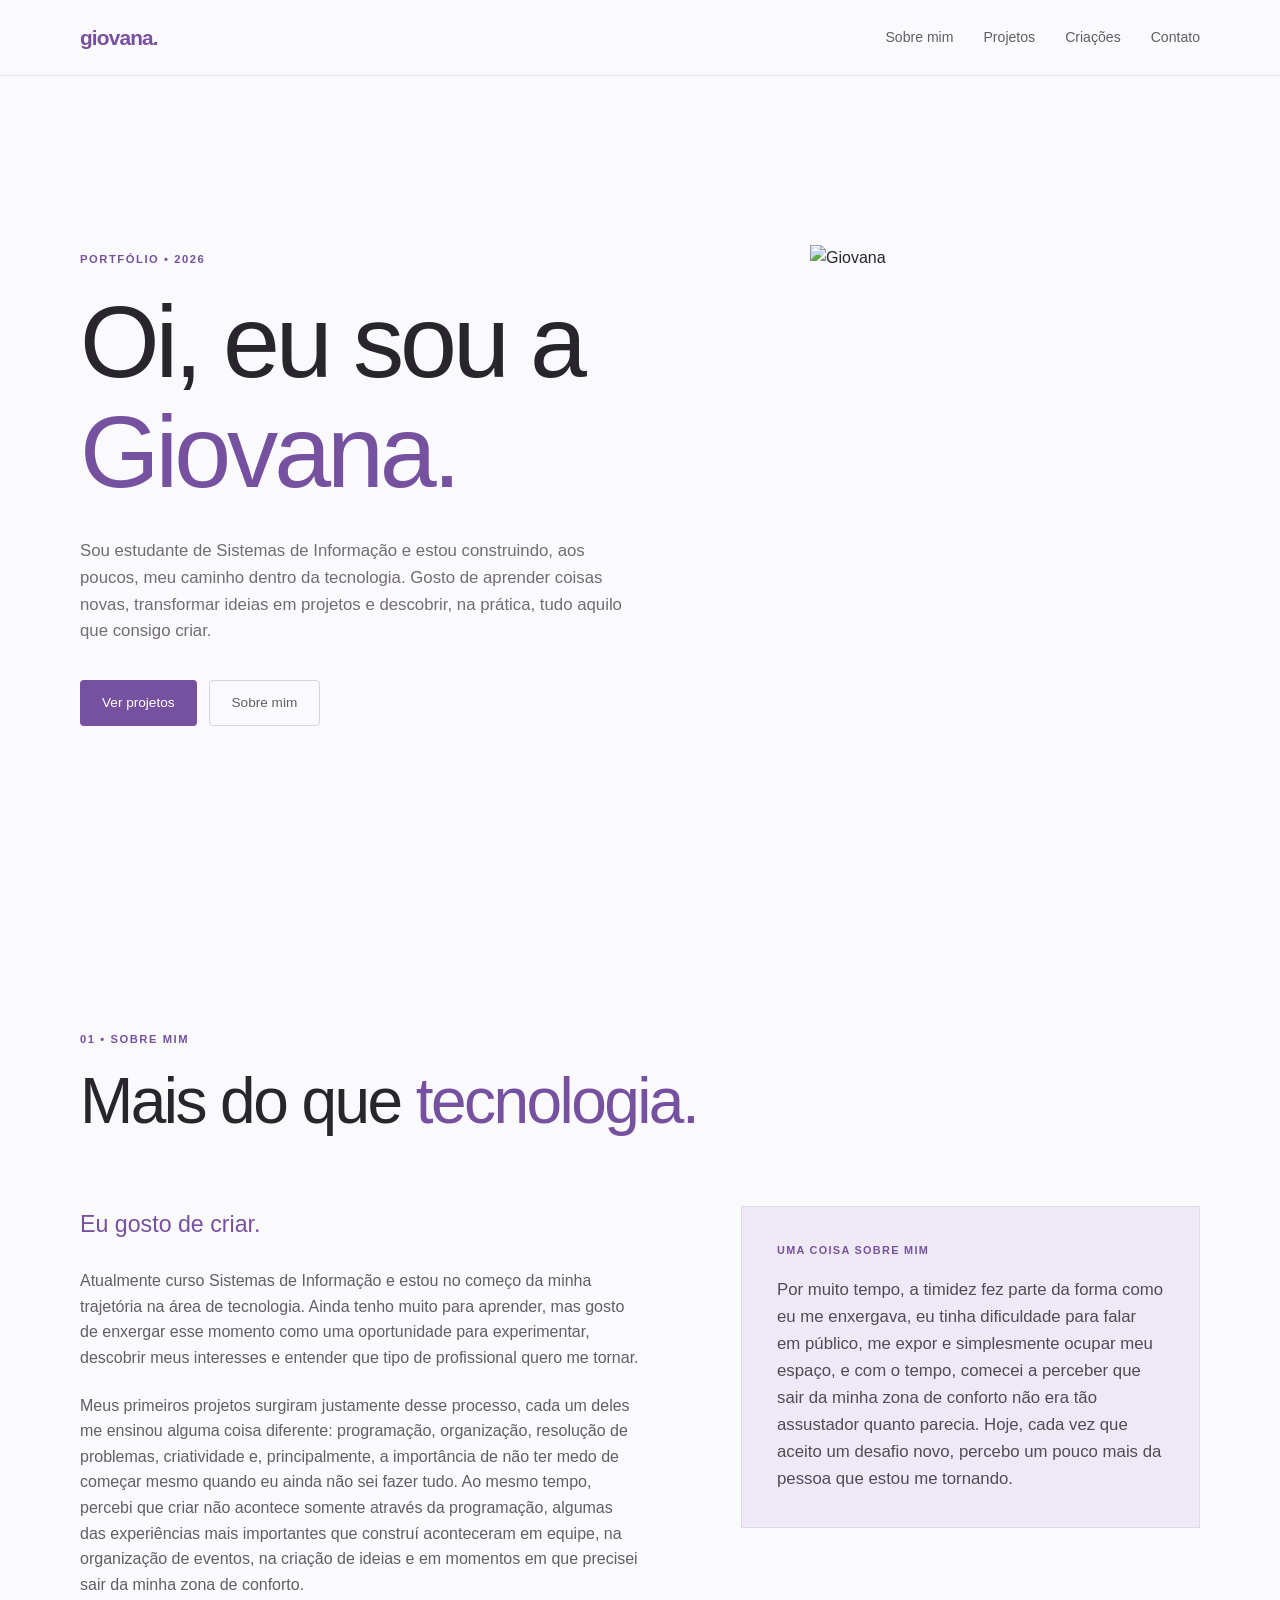
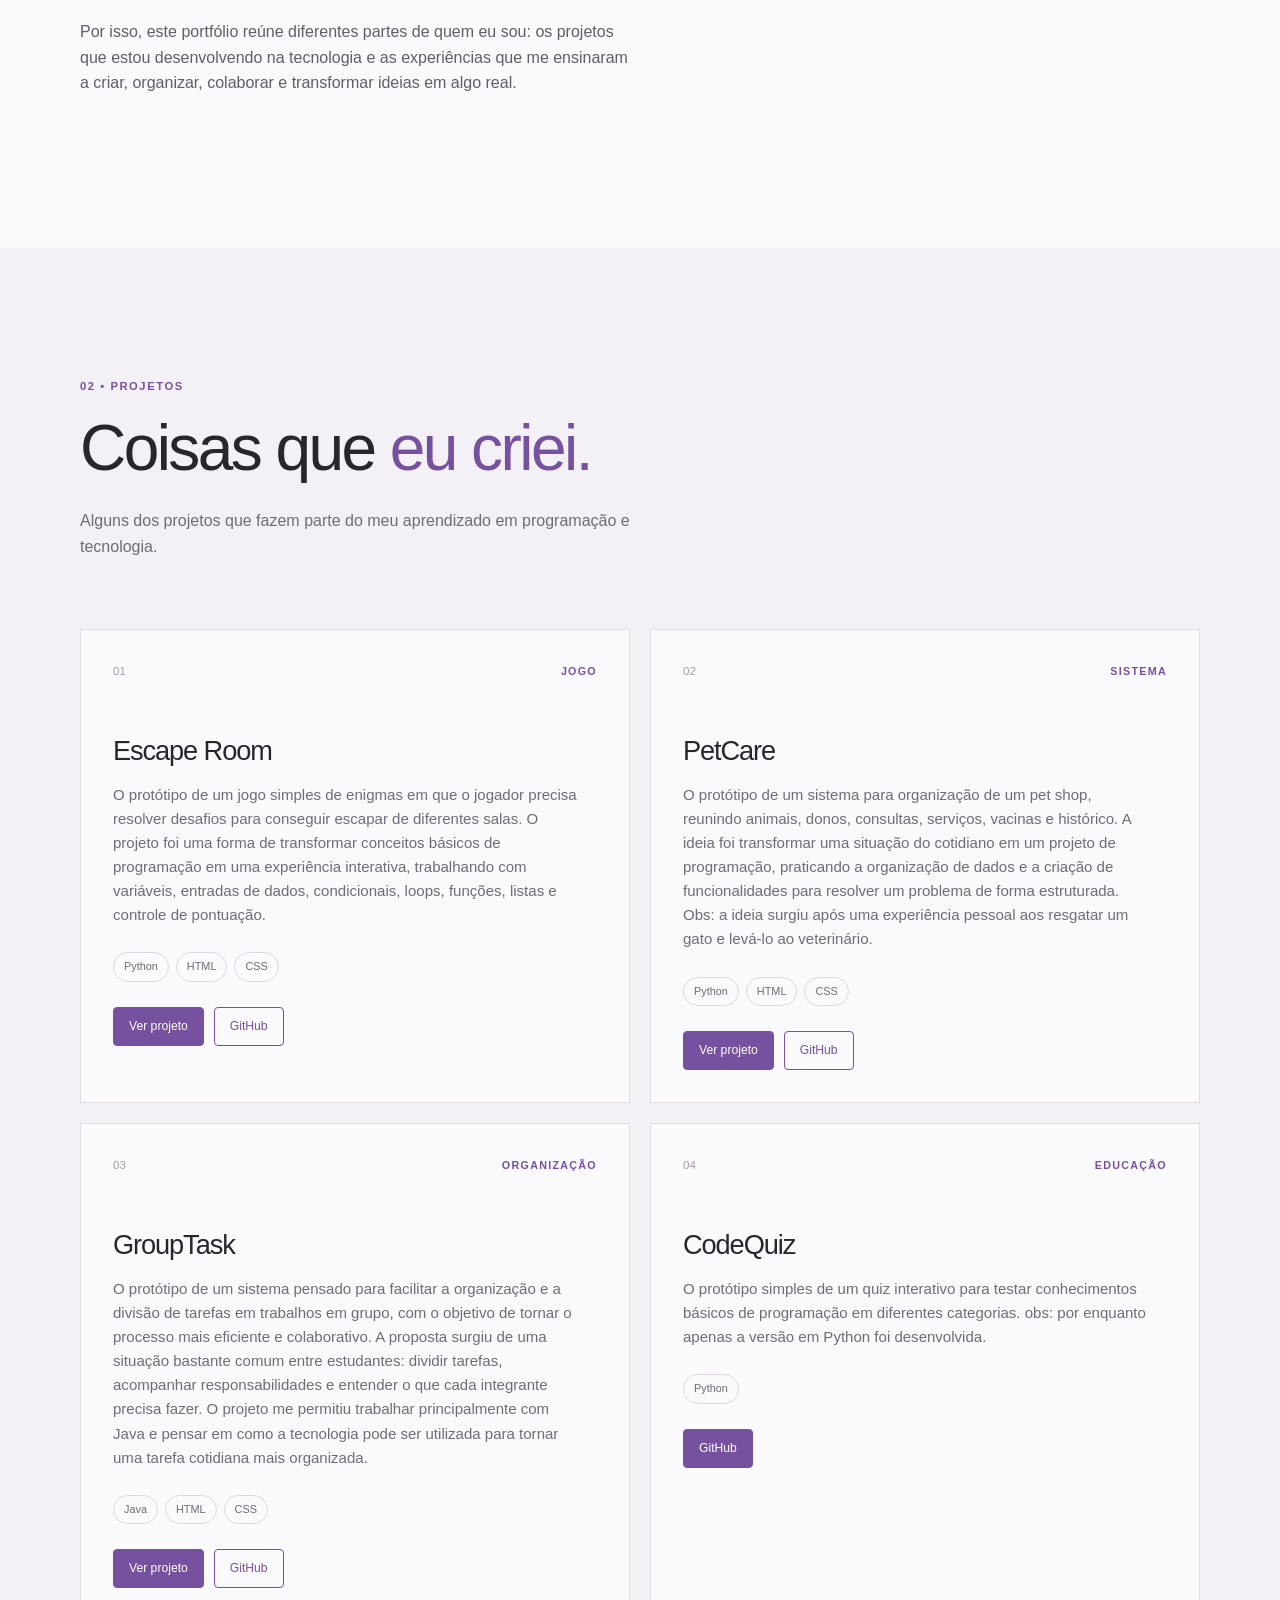
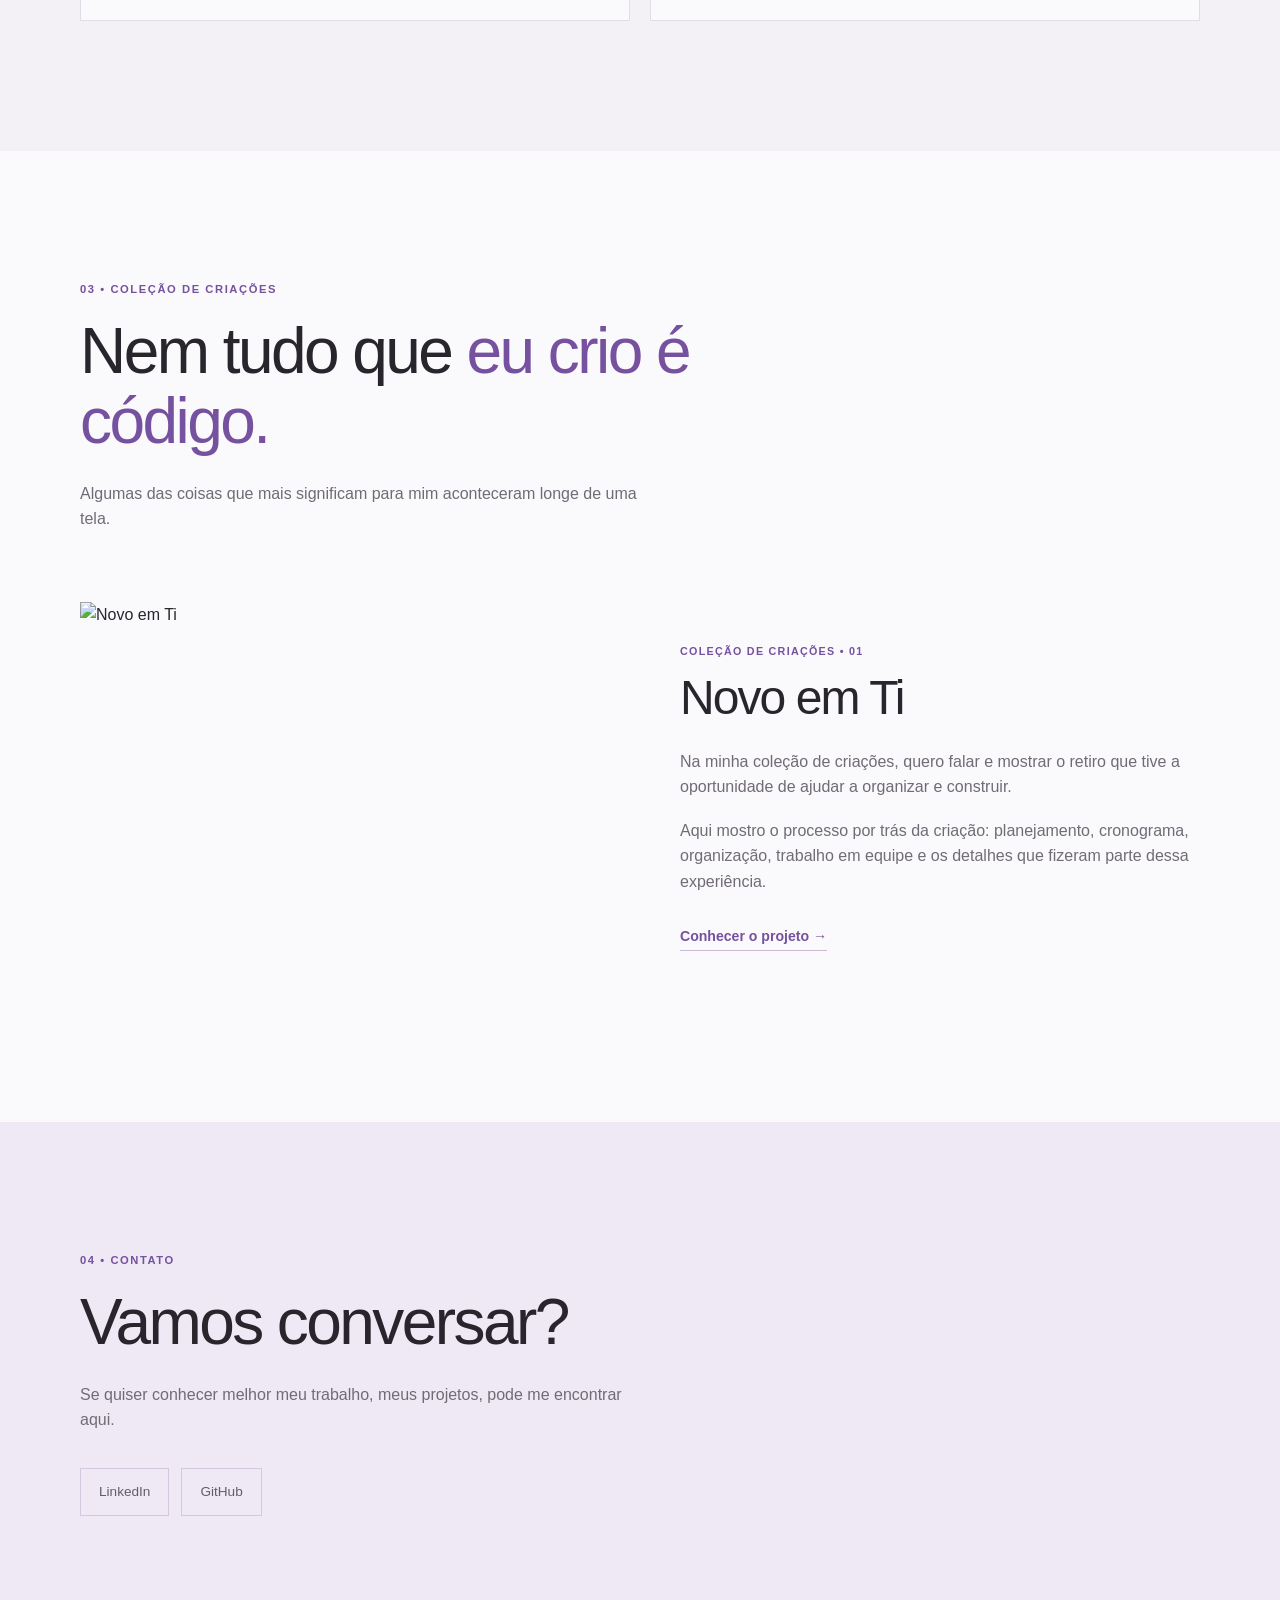
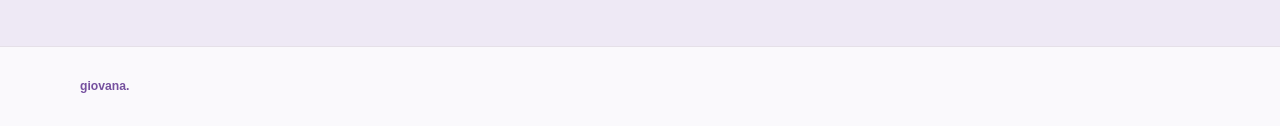
==== index.html @ 3a1989a1 "Add files via upload" ====
<!DOCTYPE html>
<html lang="pt-BR">

<head>
    <meta charset="UTF-8">
    <meta name="viewport" content="width=device-width, initial-scale=1.0">

    <title>Giovana | Portfólio</title>

    <link rel="stylesheet" href="style.css">
</head>

<body>
    <header class="header">

        <div class="container nav">

            <a href="index.html" class="logo">
                giovana.
            </a>

            <nav class="menu">

                <a href="#sobre">
                    Sobre mim
                </a>

                <a href="#projetos">
                    Projetos
                </a>

                <a href="#criacoes">
                    Criações
                </a>

                <a href="#contato">
                    Contato
                </a>

            </nav>

        </div>

    </header>


    <main>

        <section class="hero">

            <div class="container hero-content">

                <div class="hero-text">

                    <p class="eyebrow">
                        PORTFÓLIO • 2026
                    </p>

                    <h1>
                        Oi, eu sou a
                        <span>Giovana.</span>
                    </h1>

                    <p class="hero-description">
                        Sou estudante de Sistemas de Informação e estou construindo, aos poucos, meu caminho dentro da tecnologia. Gosto de aprender coisas novas, transformar ideias em projetos e descobrir, na prática, tudo aquilo que consigo criar.
                    </p>

                    <div class="hero-buttons">

                        <a
                            href="#projetos"
                            class="button button-primary"
                        >
                            Ver projetos
                        </a>

                        <a
                            href="#sobre"
                            class="button button-secondary"
                        >
                            Sobre mim
                        </a>

                    </div>

                </div>


                <div class="hero-photo">
                    <img
                        src="imagens/foto_eu.jpeg"
                        alt="Giovana" >
                </div>

            </div>

        </section>

        <section
            id="sobre"
            class="section about-section"
        >

            <div class="container">

                <div class="section-heading">

                    <p class="eyebrow">
                        01 • SOBRE MIM
                    </p>

                    <h2>
                        Mais do que
                        <span>tecnologia.</span>
                    </h2>

                </div>


                <div class="about-grid">

                    <div class="about-text">

                        <p class="about-highlight">
                            Eu gosto de criar.
                        </p>

                        <p>
                            Atualmente curso Sistemas de Informação e estou no começo da minha trajetória na área de tecnologia. Ainda tenho muito para aprender, mas gosto de enxergar esse momento como uma oportunidade para experimentar, descobrir meus interesses e entender que tipo de profissional quero me tornar.
                        </p>

                        <p>
                           Meus primeiros projetos surgiram justamente desse processo, cada um deles me ensinou alguma coisa diferente: programação, organização, resolução de problemas, criatividade e, principalmente, a importância de não ter medo de começar mesmo quando eu ainda não sei fazer tudo.

Ao mesmo tempo, percebi que criar não acontece somente através da programação, algumas das experiências mais importantes que construí aconteceram em equipe, na organização de eventos, na criação de ideias e em momentos em que precisei sair da minha zona de conforto.
                        </p>

                        <p>
                            Por isso, este portfólio reúne diferentes partes de quem eu sou: os projetos que estou desenvolvendo na tecnologia e as experiências que me ensinaram a criar, organizar, colaborar e transformar ideias em algo real.
                        </p>

                    </div>


                    <div class="about-card">

                        <p class="small-title">
                            UMA COISA SOBRE MIM
                        </p>

                        <p>
                            Por muito tempo, a timidez fez parte da forma como eu me enxergava, eu tinha dificuldade para falar em público, me expor e simplesmente ocupar meu espaço, e com o tempo, comecei a perceber que sair da minha zona de conforto não era tão assustador quanto parecia. Hoje, cada vez que aceito um desafio novo, percebo um pouco mais da pessoa que estou me tornando.
                        </p>

                    </div>

                </div>

            </div>

        </section>


        <section
            id="projetos"
            class="section projects-section"
        >

            <div class="container">

                <div class="section-heading">

                    <p class="eyebrow">
                        02 • PROJETOS
                    </p>

                    <h2>
                        Coisas que
                        <span>eu criei.</span>
                    </h2>

                    <p class="section-description">
                        Alguns dos projetos que fazem parte do meu
                        aprendizado em programação e tecnologia.
                    </p>

                </div>


                <div class="projects-grid">


                    <article class="project-card">

                        <div class="project-top">

                            <span class="project-number">
                                01
                            </span>

                            <span class="project-type">
                                JOGO
                            </span>

                        </div>


                        <div class="project-content">

                            <h3>
                                Escape Room
                            </h3>

                            <p>
                                O protótipo de um jogo simples de enigmas em que o jogador precisa
                                resolver desafios para conseguir escapar
                                de diferentes salas.
                                O projeto foi uma forma de transformar conceitos básicos de programação em uma experiência interativa, trabalhando com variáveis, entradas de dados, condicionais, loops, funções, listas e controle de pontuação.
                            </p>

                            <div class="tags">

                                <span>Python</span>
                                <span>HTML</span>
                                <span>CSS</span>

                            </div>


                            <div class="project-links">

                                <a
                                    href="https://giovanaresnauer.github.io/EscapeRoom/"
                                    target="_blank"
                                    rel="noopener noreferrer"
                                    class="project-button"
                                >
                                    Ver projeto
                                </a>

                                <a
                                    href="https://github.com/GiovanaResnauer/EscapeRoom/blob/main/jogo.py"
                                    target="_blank"
                                    rel="noopener noreferrer"
                                    class="project-button project-button-outline"
                                >
                                    GitHub
                                </a>

                            </div>

                        </div>

                    </article>



                    <article class="project-card">

                        <div class="project-top">

                            <span class="project-number">
                                02
                            </span>

                            <span class="project-type">
                                SISTEMA
                            </span>

                        </div>


                        <div class="project-content">

                            <h3>
                                PetCare
                            </h3>

                            <p>
                                O protótipo de um sistema para organização de um pet shop,
                                reunindo animais, donos, consultas,
                                serviços, vacinas e histórico.
                                A ideia foi transformar uma situação do cotidiano em um projeto de programação, praticando a organização de dados e a criação de funcionalidades para resolver um problema de forma estruturada.
                                Obs: a ideia surgiu após uma experiência pessoal aos resgatar um gato e levá-lo ao veterinário.
                            </p>

                            <div class="tags">

                                <span>Python</span>
                                <span>HTML</span>
                                <span>CSS</span>

                            </div>


                            <div class="project-links">

                                <a
                                    href="https://giovanaresnauer.github.io/PetCare/"
                                    target="_blank"
                                    rel="noopener noreferrer"
                                    class="project-button"
                                >
                                    Ver projeto
                                </a>

                                <a
                                    href="https://github.com/GiovanaResnauer/PetCare/blob/main/pet.py"
                                    target="_blank"
                                    rel="noopener noreferrer"
                                    class="project-button project-button-outline"
                                >
                                    GitHub
                                </a>

                            </div>

                        </div>

                    </article>


                    <article class="project-card">

                        <div class="project-top">

                            <span class="project-number">
                                03
                            </span>

                            <span class="project-type">
                                ORGANIZAÇÃO
                            </span>

                        </div>


                        <div class="project-content">

                            <h3>
                                GroupTask
                            </h3>

                            <p>
                                O protótipo de um sistema pensado para facilitar a organização
                                e a divisão de tarefas em trabalhos em grupo, com o objetivo de tornar o processo mais eficiente e colaborativo.
                                A proposta surgiu de uma situação bastante comum entre estudantes: dividir tarefas, acompanhar responsabilidades e entender o que cada integrante precisa fazer. O projeto me permitiu trabalhar principalmente com Java e pensar em como a tecnologia pode ser utilizada para tornar uma tarefa cotidiana mais organizada.
                            </p>

                            <div class="tags">

                                <span>Java</span>
                                <span>HTML</span>
                                <span>CSS</span>

                            </div>


                            <div class="project-links">

                                <a
                                    href="https://giovanaresnauer.github.io/GroupTask/"
                                    target="_blank"
                                    rel="noopener noreferrer"
                                    class="project-button"
                                >
                                    Ver projeto
                                </a>

                                <a
                                    href="https://github.com/GiovanaResnauer/GroupTask/blob/main/Main.java"
                                    target="_blank"
                                    rel="noopener noreferrer"
                                    class="project-button project-button-outline"
                                >
                                    GitHub
                                </a>

                            </div>

                        </div>

                    </article>


                    <article class="project-card">

                        <div class="project-top">

                            <span class="project-number">
                                04
                            </span>

                            <span class="project-type">
                                EDUCAÇÃO
                            </span>

                        </div>


                        <div class="project-content">

                            <h3>
                                CodeQuiz
                            </h3>

                            <p>
                                O protótipo simples de um quiz interativo para testar conhecimentos
                                básicos de programação em diferentes
                                categorias.
                                obs: por enquanto apenas a versão em Python foi desenvolvida.
                            </p>

                            <div class="tags">

                                <span>Python</span>

                            </div>


                            <div class="project-links">

                                <a
                                    href="https://github.com/GiovanaResnauer/CodeQuiz/blob/main/index.py"
                                    target="_blank"
                                    rel="noopener noreferrer"
                                    class="project-button"
                                >
                                    GitHub
                                </a>

                            </div>

                        </div>

                    </article>


                </div>

            </div>

        </section>


        <section
            id="criacoes"
            class="section creations-section"
        >

            <div class="container">

                <div class="section-heading">

                    <p class="eyebrow">
                        03 • COLEÇÃO DE CRIAÇÕES
                    </p>

                    <h2>
                        Nem tudo que
                        <span>eu crio é código.</span>
                    </h2>

                    <p class="section-description">
                        Algumas das coisas que mais significam para mim
                        aconteceram longe de uma tela.
                    </p>

                </div>


                <div class="creation">

                    <div class="creation-image">
                        <img
                            src="imagens/foto_retiro.jpeg"
                            alt="Novo em Ti"
                        >
                    </div>


                    <div class="creation-content">

                        <p class="project-type">
                            COLEÇÃO DE CRIAÇÕES • 01
                        </p>

                        <h3>
                            Novo em Ti
                        </h3>

                        <p>
                            Na minha coleção de criações, quero falar e mostrar o retiro que tive a oportunidade de ajudar
                            a organizar e construir.
                        </p>

                        <p>
                            Aqui mostro o processo por trás da criação:
                            planejamento, cronograma, organização,
                            trabalho em equipe e os detalhes que fizeram
                            parte dessa experiência.
                        </p>

                        <a
                            href="novo-em-ti.html"
                            class="text-link"
                        >
                            Conhecer o projeto →
                        </a>

                    </div>

                </div>

            </div>

        </section>

        <section
            id="contato"
            class="section contact-section"
        >

            <div class="container">

                <p class="eyebrow">
                    04 • CONTATO
                </p>

                <h2>
                    Vamos conversar?
                </h2>

                <p class="contact-description">
                    Se quiser conhecer melhor meu trabalho,
                    meus projetos, pode me encontrar aqui.
                </p>


                <div class="contact-links">

                    <a
                        href="https://www.linkedin.com/in/giovana-resnauer-02877b403"
                        target="_blank"
                        rel="noopener noreferrer"
                        class="contact-link"
                    >
                        LinkedIn
                    </a>

                    <a
                        href="https://github.com/GiovanaResnauer"
                        target="_blank"
                        rel="noopener noreferrer"
                        class="contact-link"
                    >
                        GitHub
                    </a>

                </div>

            </div>

        </section>

    </main>

    <footer class="footer">

        <div class="container footer-content">

            <span>
                giovana.
            </span>

        </div>

    </footer>


</body>

</html>
---- style.css ----
* {
    margin: 0;
    padding: 0;
    box-sizing: border-box;
}


html {
    scroll-behavior: smooth;
}


body {
    background: #faf9fc;
    color: #29252d;

    font-family:
        Arial,
        Helvetica,
        sans-serif;

    line-height: 1.6;
}


a {
    color: inherit;
    text-decoration: none;
}


img {
    display: block;
    width: 100%;
}


.container {
    width: min(1120px, 90%);
    margin: 0 auto;
}



.header {
    position: sticky;
    top: 0;
    z-index: 100;

    background: rgba(250, 249, 252, 0.95);

    border-bottom: 1px solid #e7e2eb;

    backdrop-filter: blur(10px);
}


.nav {
    min-height: 75px;

    display: flex;
    align-items: center;
    justify-content: space-between;
}


.logo {
    color: #76519f;

    font-size: 1.3rem;
    font-weight: 700;

    letter-spacing: -0.04em;
}


.menu {
    display: flex;
    align-items: center;

    gap: 30px;
}


.menu a {
    color: #625d66;

    font-size: 0.88rem;

    transition: color 0.2s ease;
}


.menu a:hover {
    color: #76519f;
}



.eyebrow {
    margin-bottom: 18px;

    color: #76519f;

    font-size: 0.7rem;
    font-weight: 700;

    letter-spacing: 0.14em;
}


h1,
h2,
h3 {
    font-weight: 500;

    line-height: 1.08;

    letter-spacing: -0.04em;
}


h1 {
    font-size: clamp(4rem, 8vw, 7rem);
}


h2 {
    font-size: clamp(2.8rem, 5vw, 4.5rem);
}


h3 {
    font-size: 1.7rem;
}


.hero {
    min-height: calc(100vh - 75px);

    display: flex;
    align-items: center;

    padding: 90px 0;
}


.hero-content {
    display: grid;

    grid-template-columns: 1.1fr 0.9fr;

    gap: 80px;

    align-items: center;
}


.hero h1 span {
    display: block;

    color: #76519f;
}


.hero-description {
    max-width: 560px;

    margin-top: 30px;

    color: #716b75;

    font-size: 1.05rem;
}


.hero-buttons {
    display: flex;

    gap: 12px;

    margin-top: 35px;
}


.button {
    min-height: 46px;

    display: inline-flex;

    align-items: center;
    justify-content: center;

    padding: 0 22px;

    border-radius: 4px;

    font-size: 0.85rem;

    transition: 0.2s ease;
}


.button-primary {
    background: #76519f;

    color: white;
}


.button-primary:hover {
    background: #624184;
}


.button-secondary {
    border: 1px solid #d9d2e0;

    color: #625d66;
}


.button-secondary:hover {
    border-color: #76519f;

    color: #76519f;
}


.hero-photo {
    display: flex;

    justify-content: flex-end;
}


.photo-placeholder {
    width: min(390px, 100%);

    aspect-ratio: 4 / 5;

    display: flex;

    align-items: center;
    justify-content: center;

    background: #eee9f5;

    border: 1px solid #e0d8e7;

    color: #8d8198;

    font-size: 0.85rem;
}


.hero-photo img {
    width: min(390px, 100%);

    aspect-ratio: 4 / 5;

    object-fit: cover;
}


.section {
    padding: 130px 0;
}


.section-heading {
    max-width: 750px;

    margin-bottom: 70px;
}


.section-heading h2 span {
    color: #76519f;
}


.section-description {
    max-width: 580px;

    margin-top: 25px;

    color: #716b75;
}



.about-grid {
    display: grid;

    grid-template-columns: 1.1fr 0.9fr;

    gap: 100px;

    align-items: start;
}


.about-text {
    max-width: 650px;
}


.about-highlight {
    margin-bottom: 25px;

    color: #76519f;

    font-size: 1.45rem;
}


.about-text p:not(.about-highlight) {
    margin-bottom: 22px;

    color: #625d66;

    font-size: 1rem;
}


.about-card {
    padding: 35px;

    background: #eee9f5;

    border: 1px solid #e0d8e7;
}


.small-title {
    margin-bottom: 18px;

    color: #76519f;

    font-size: 0.68rem;
    font-weight: 700;

    letter-spacing: 0.12em;
}


.about-card p:last-child {
    color: #514b55;

    font-size: 1.05rem;
}


.projects-section {
    background: #f3f0f6;
}


.projects-grid {
    display: grid;

    grid-template-columns: repeat(2, 1fr);

    gap: 20px;
}


.project-card {
    min-height: 390px;

    padding: 32px;

    background: #faf9fc;

    border: 1px solid #e1dce5;

    transition:
        transform 0.2s ease,
        border-color 0.2s ease;
}


.project-card:hover {
    transform: translateY(-4px);

    border-color: #cbbbd9;
}


.project-top {
    display: flex;

    align-items: center;
    justify-content: space-between;

    margin-bottom: 55px;
}


.project-number {
    color: #a79baa;

    font-size: 0.72rem;
}


.project-type {
    color: #76519f;

    font-size: 0.67rem;
    font-weight: 700;

    letter-spacing: 0.12em;
}


.project-content h3 {
    margin-bottom: 18px;
}


.project-content p {
    max-width: 470px;

    color: #716b75;

    font-size: 0.94rem;
}


.tags {
    display: flex;

    flex-wrap: wrap;

    gap: 7px;

    margin-top: 25px;
}


.tags span {
    padding: 5px 10px;

    border: 1px solid #ded7e4;

    border-radius: 30px;

    color: #716b75;

    font-size: 0.68rem;
}


.project-links {
    display: flex;

    flex-wrap: wrap;

    gap: 10px;

    margin-top: 25px;
}


.project-button {
    display: inline-flex;

    align-items: center;
    justify-content: center;

    padding: 9px 15px;

    background: #76519f;

    border: 1px solid #76519f;

    border-radius: 4px;

    color: white;

    font-size: 0.76rem;

    transition: 0.2s ease;
}


.project-button:hover {
    background: #624184;

    border-color: #624184;
}


.project-button-outline {
    background: transparent;

    color: #76519f;
}


.project-button-outline:hover {
    background: #76519f;

    color: white;
}


.creation {
    display: grid;

    grid-template-columns: 1fr 1fr;

    gap: 80px;

    align-items: center;
}


.creation-image {
    width: 100%;
}


.image-placeholder {
    aspect-ratio: 4 / 3;

    display: flex;

    align-items: center;
    justify-content: center;

    background: #eee9f5;

    border: 1px solid #e0d8e7;

    color: #8d8198;

    font-size: 0.85rem;
}


.creation-image img {
    aspect-ratio: 4 / 3;

    object-fit: cover;
}


.creation-content h3 {
    margin: 12px 0 25px;

    font-size: 3rem;
}


.creation-content p:not(.project-type) {
    margin-bottom: 18px;

    color: #716b75;
}


.text-link {
    display: inline-block;

    margin-top: 12px;

    padding-bottom: 3px;

    border-bottom: 1px solid #cbbbd9;

    color: #76519f;

    font-size: 0.88rem;
    font-weight: 600;

    transition: 0.2s ease;
}


.text-link:hover {
    border-color: #76519f;
}


.contact-section {
    background: #eee9f5;
}


.contact-section h2 {
    margin-bottom: 25px;
}


.contact-description {
    max-width: 560px;

    margin-bottom: 35px;

    color: #716b75;
}


.contact-links {
    display: flex;

    flex-wrap: wrap;

    gap: 12px;
}


.contact-link {
    padding: 12px 18px;

    border: 1px solid #d4c8df;

    color: #625d66;

    font-size: 0.85rem;

    transition: 0.2s ease;
}


.contact-link:hover {
    background: #76519f;

    border-color: #76519f;

    color: white;
}


.footer {
    padding: 30px 0;

    background: #faf9fc;

    border-top: 1px solid #e5e0e8;
}


.footer-content {
    display: flex;

    align-items: center;
    justify-content: space-between;

    color: #817a86;

    font-size: 0.76rem;
}


.footer-content span:first-child {
    color: #76519f;

    font-weight: 700;
}



.project-hero {
    padding: 100px 0 80px;
}


.back-link {
    display: inline-block;

    margin-bottom: 65px;

    color: #817a86;

    font-size: 0.84rem;

    transition: 0.2s ease;
}


.back-link:hover {
    color: #76519f;
}


.project-hero h1 {
    max-width: 900px;
}


.project-hero-description {
    max-width: 650px;

    margin-top: 30px;

    color: #716b75;

    font-size: 1.08rem;
}


.detail-section {
    padding: 100px 0;
}


.detail-main-image {
    width: 100%;

    max-height: 650px;

    object-fit: cover;
}


.detail-image-placeholder {
    min-height: 500px;

    display: flex;

    align-items: center;
    justify-content: center;

    background: #eee9f5;

    border: 1px solid #e0d8e7;

    color: #8d8198;

    font-size: 0.85rem;
}


.detail-grid {
    display: grid;

    grid-template-columns: 1fr 1fr;

    gap: 100px;

    align-items: start;
}


.detail-grid h2 {
    font-size: clamp(2.6rem, 4vw, 4rem);
}


.detail-text p {
    margin-bottom: 25px;

    color: #716b75;

    font-size: 1rem;
}


.soft-section {
    background: #f3f0f6;
}



.timeline {
    max-width: 850px;
}


.timeline-item {
    display: grid;

    grid-template-columns: 70px 1fr;

    gap: 25px;

    padding: 30px 0;

    border-top: 1px solid #ddd6e2;
}


.timeline-item:last-child {
    border-bottom: 1px solid #ddd6e2;
}


.timeline-number {
    color: #76519f;

    font-size: 0.72rem;
    font-weight: 700;
}


.timeline-item h3 {
    margin-bottom: 10px;

    font-size: 1.35rem;
}


.timeline-item p {
    max-width: 600px;

    color: #716b75;

    font-size: 0.9rem;
}



.gallery {
    display: grid;

    grid-template-columns: repeat(2, 1fr);

    gap: 15px;
}


.gallery-item {
    min-height: 280px;
}


.gallery-large {
    grid-column: span 2;

    min-height: 450px;
}


.gallery-placeholder {
    width: 100%;
    height: 100%;
    min-height: inherit;

    display: flex;

    align-items: center;
    justify-content: center;

    background: #eee9f5;

    border: 1px solid #e0d8e7;

    color: #8d8198;

    font-size: 0.85rem;
}


.learning-grid {
    display: grid;

    grid-template-columns: repeat(4, 1fr);

    gap: 15px;
}


.learning-card {
    min-height: 260px;

    padding: 30px;

    background: #faf9fc;

    border: 1px solid #e1dce5;
}


.learning-card span {
    display: block;

    margin-bottom: 45px;

    color: #76519f;

    font-size: 0.7rem;
    font-weight: 700;
}


.learning-card h3 {
    margin-bottom: 15px;

    font-size: 1.3rem;
}


.learning-card p {
    color: #716b75;

    font-size: 0.86rem;
}



.final-section {
    padding: 130px 0;

    background: #eee9f5;
}


.final-section h2 {
    max-width: 700px;

    margin-bottom: 40px;
}


@media (max-width: 850px) {

    .nav {
        padding: 20px 0;

        align-items: flex-start;
    }


    .menu {
        gap: 15px;

        flex-wrap: wrap;

        justify-content: flex-end;
    }


    .hero-content,
    .about-grid,
    .creation,
    .detail-grid {
        grid-template-columns: 1fr;

        gap: 50px;
    }


    .hero {
        padding: 80px 0;
    }


    .hero-photo {
        justify-content: flex-start;
    }


    .projects-grid {
        grid-template-columns: 1fr;
    }


    .learning-grid {
        grid-template-columns: repeat(2, 1fr);
    }


    .section {
        padding: 90px 0;
    }

}


@media (max-width: 550px) {

    .nav {
        display: block;
    }


    .menu {
        margin-top: 15px;

        justify-content: flex-start;

        gap: 15px;
    }


    h1 {
        font-size: 3.5rem;
    }


    h2 {
        font-size: 2.7rem;
    }


    .hero-buttons {
        flex-direction: column;

        align-items: stretch;
    }


    .button {
        width: 100%;
    }


    .project-card {
        min-height: auto;

        padding: 25px;
    }


    .project-top {
        margin-bottom: 40px;
    }


    .creation-content h3 {
        font-size: 2.5rem;
    }


    .gallery {
        grid-template-columns: 1fr;
    }


    .gallery-large {
        grid-column: span 1;

        min-height: 300px;
    }


    .learning-grid {
        grid-template-columns: 1fr;
    }


    .footer-content {
        display: block;
    }


    .footer-content span + span {
        display: block;

        margin-top: 8px;
    }

}
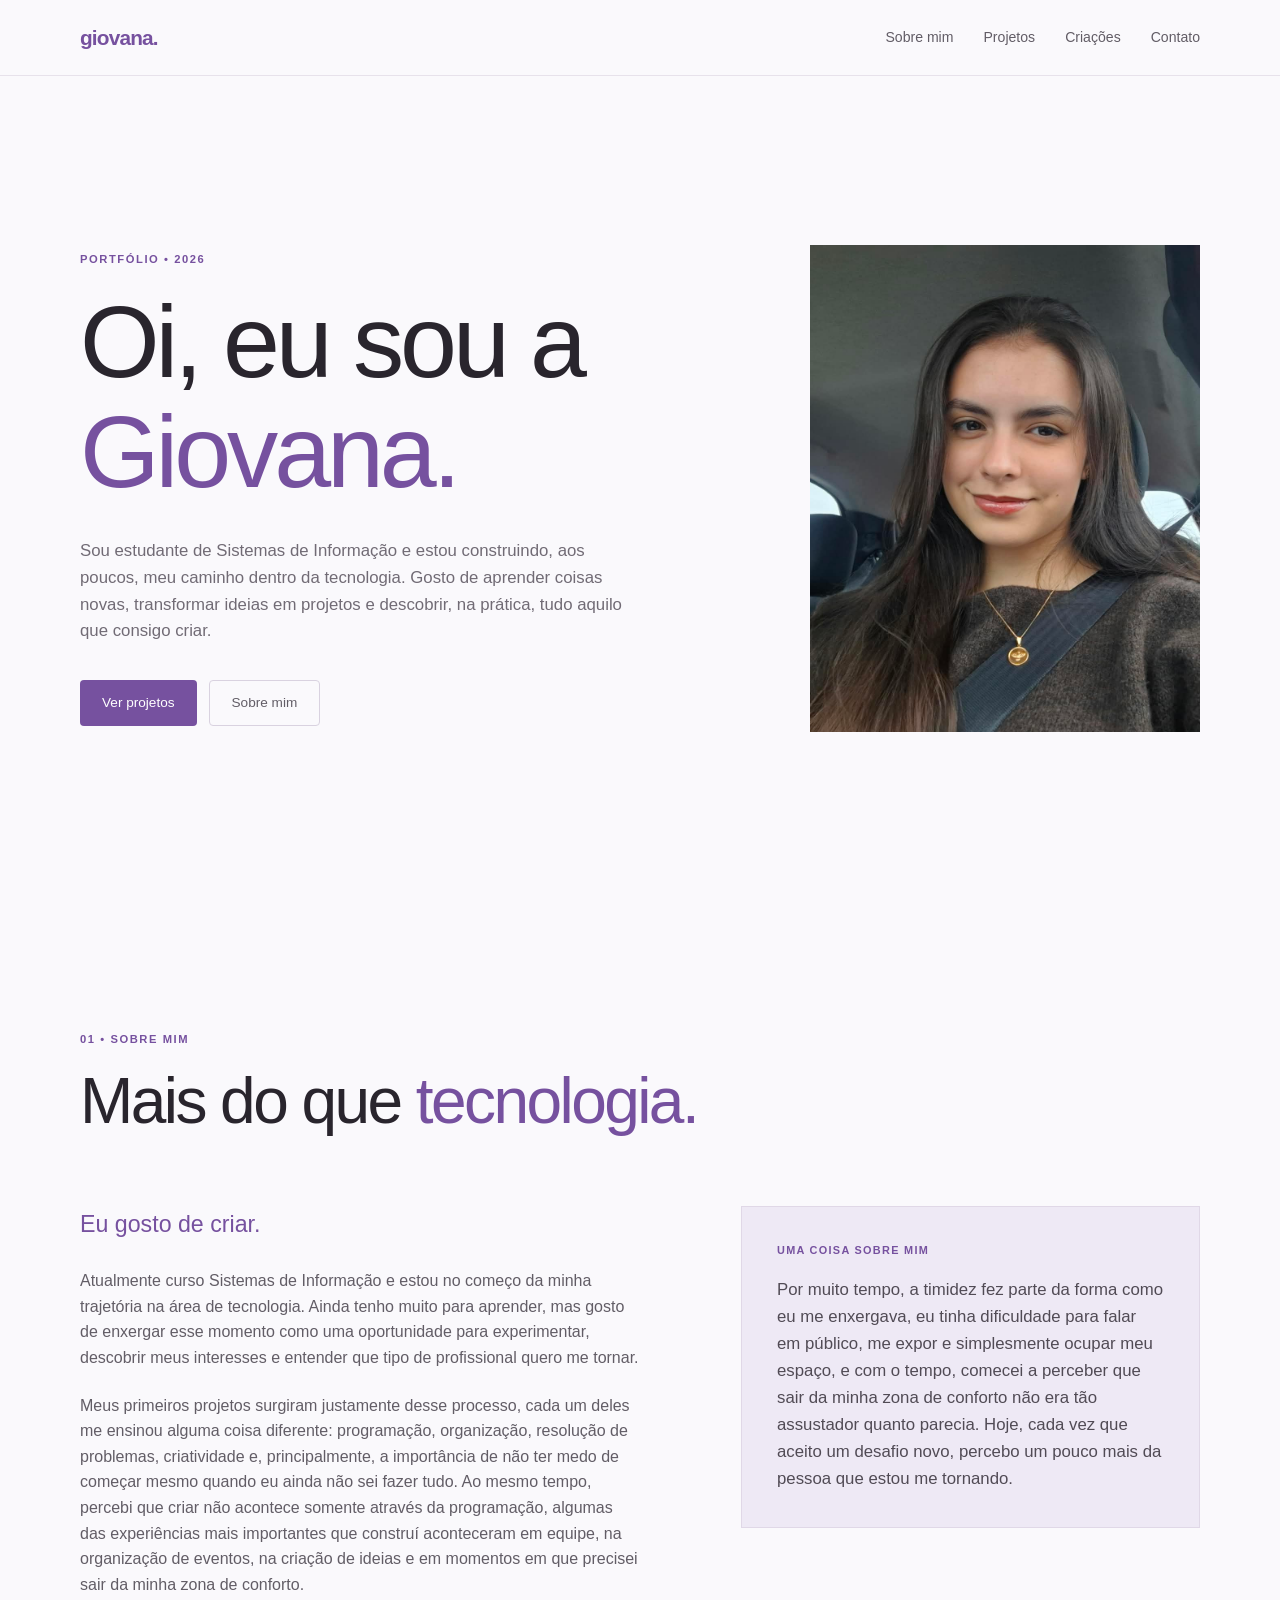
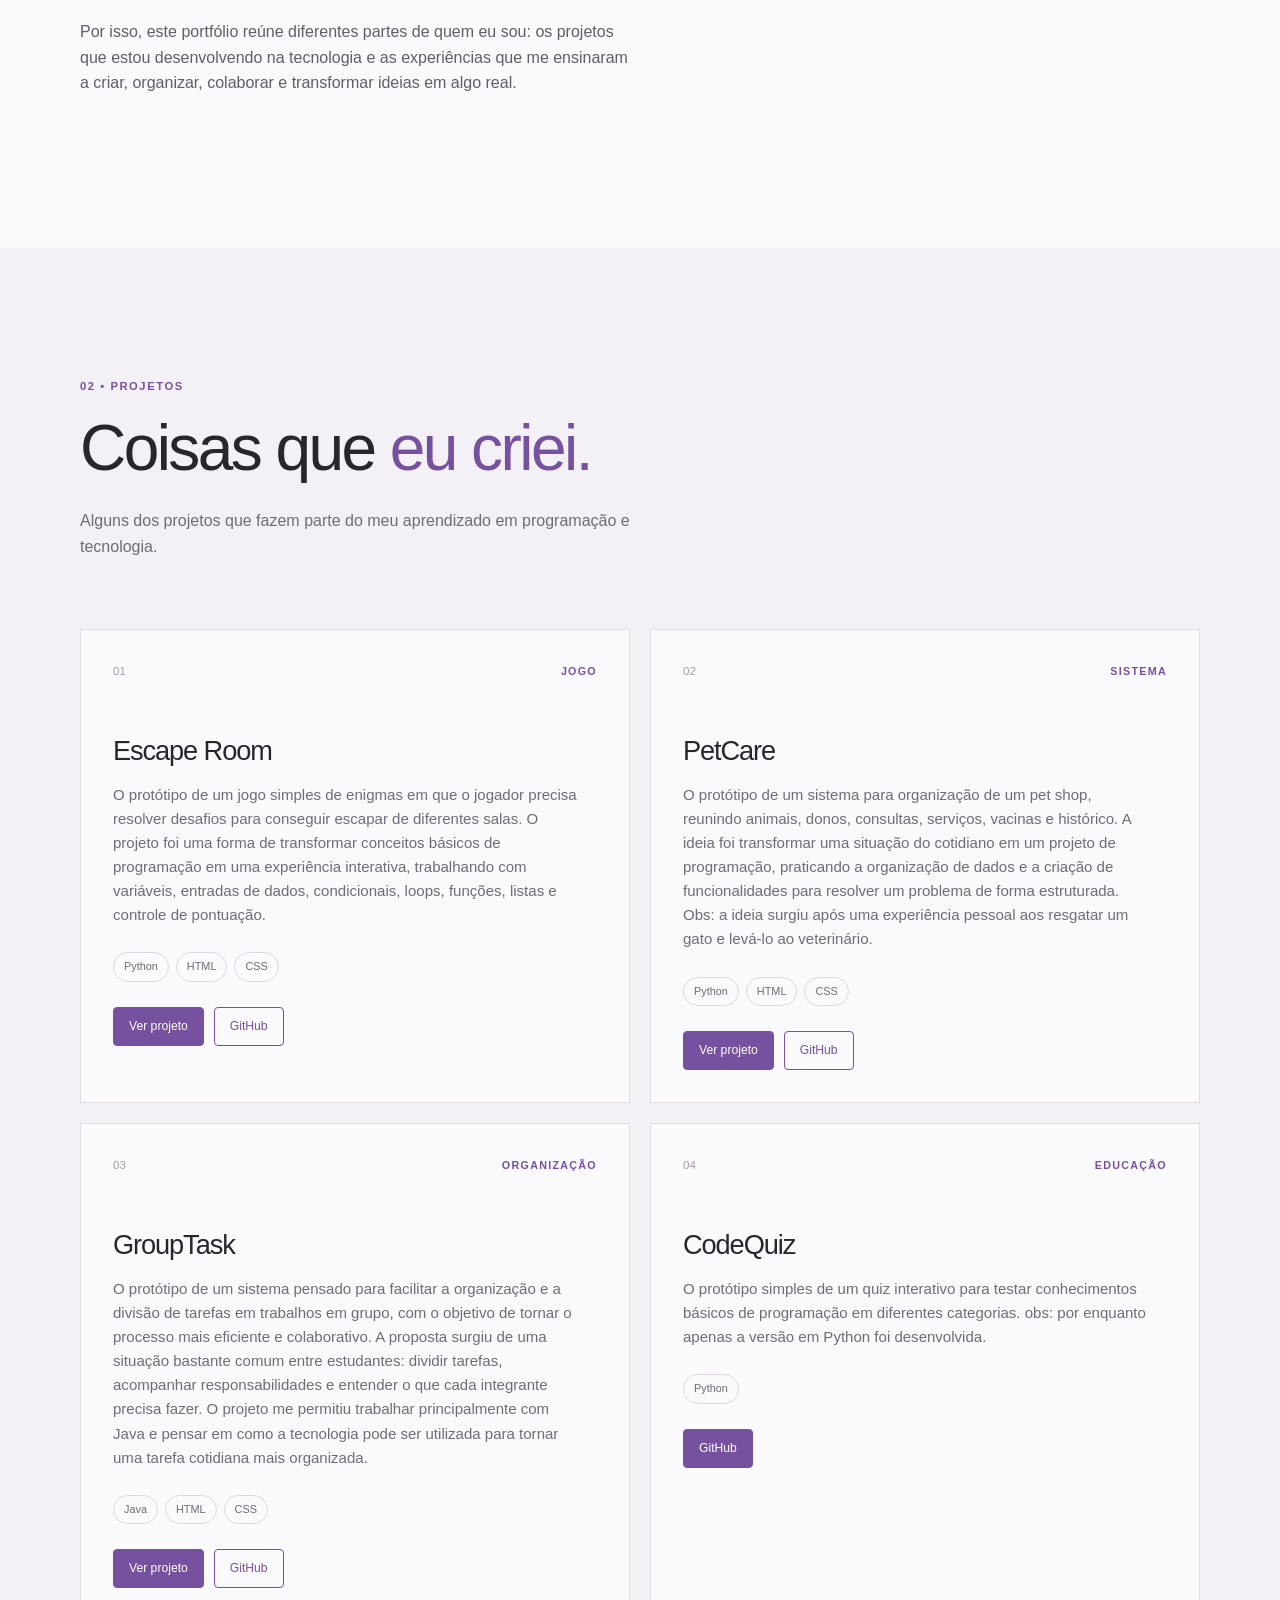
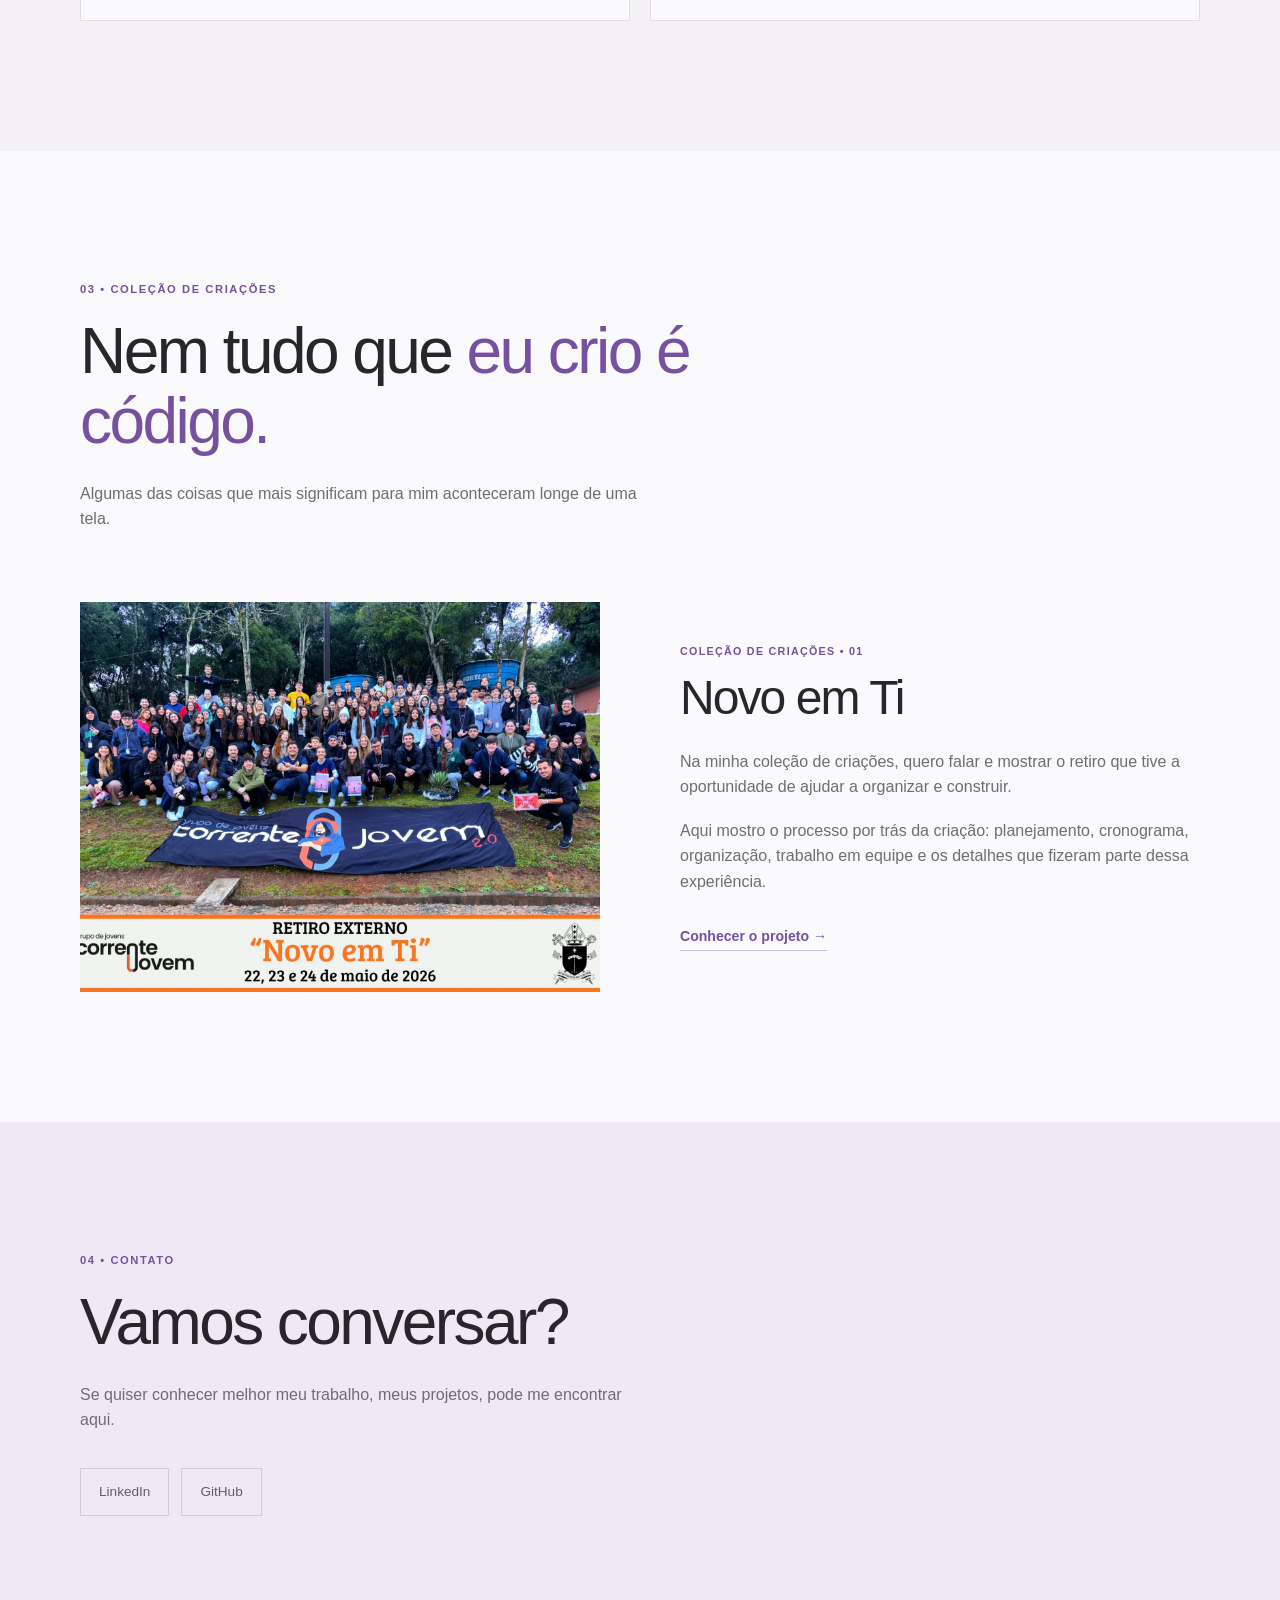
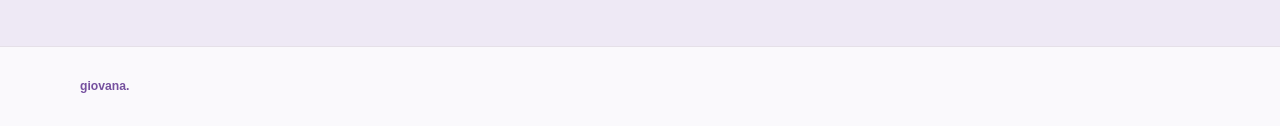
==== commit 9687e2ca: "Add files via upload" ====
--- a/index.html
+++ b/index.html
@@ -88,7 +88,7 @@
 
                 <div class="hero-photo">
                     <img
-                        src="imagens/foto_eu.jpeg"
+                        src="foto_eu.jpeg"
                         alt="Giovana" >
                 </div>
 
@@ -473,7 +473,7 @@
 
                     <div class="creation-image">
                         <img
-                            src="imagens/foto_retiro.jpeg"
+                            src="foto_retiro.jpeg"
                             alt="Novo em Ti"
                         >
                     </div>
